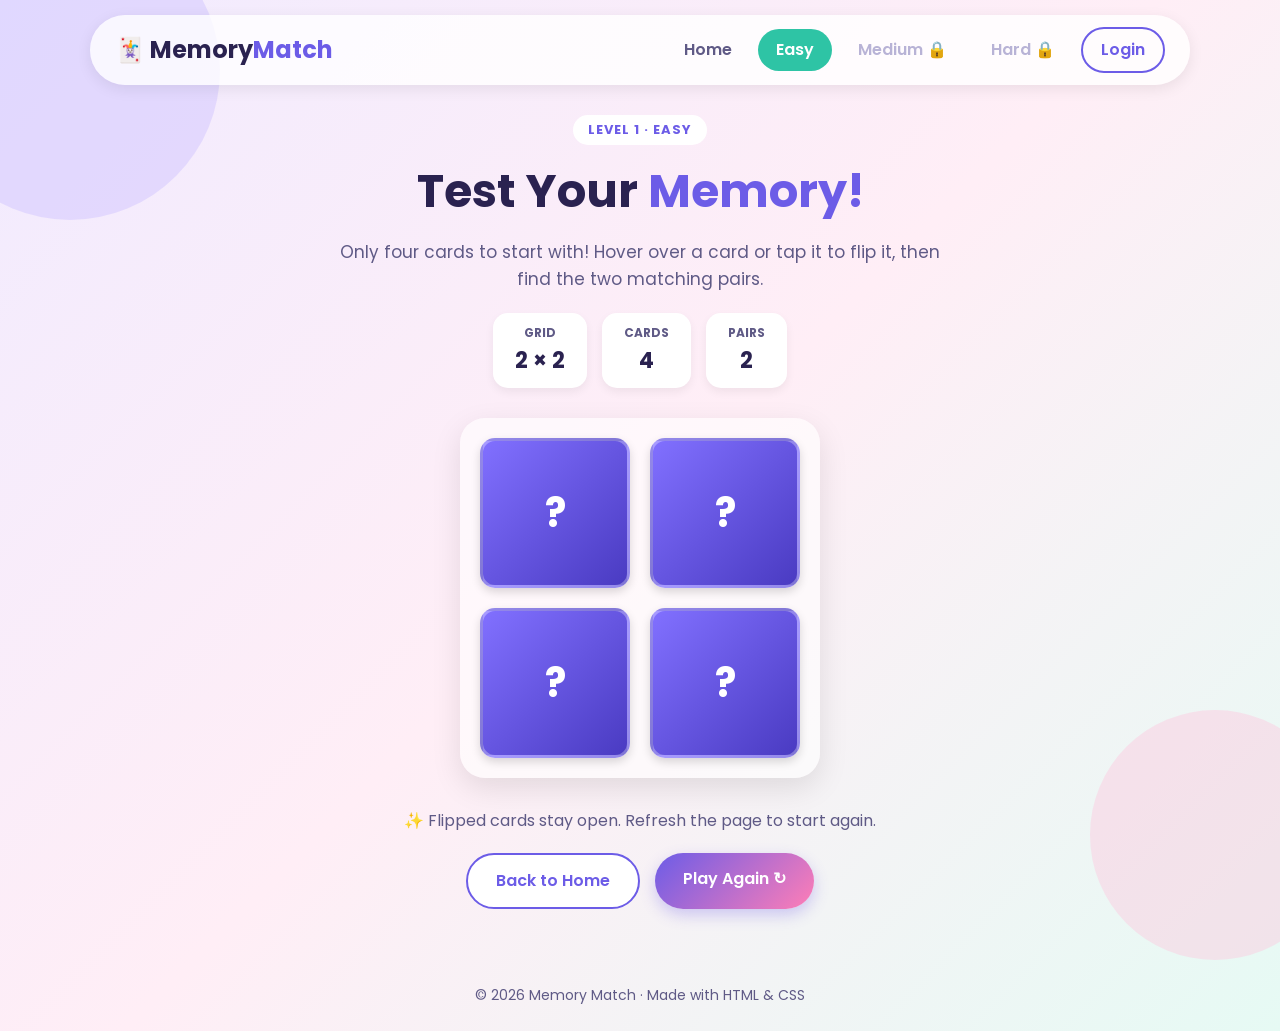
==== easy.html @ 891c8efa "initial commit" ====
<!DOCTYPE html>
<html lang="en">
<head>
  <meta charset="UTF-8">
  <meta name="viewport" content="width=device-width, initial-scale=1.0">
  <title>Memory Match - Easy Level</title>
  <link href="https://fonts.googleapis.com/css2?family=Poppins:wght@400;600;700&display=swap" rel="stylesheet">
  <link rel="stylesheet" href="css/style.css">
</head>
<body>

  <!-- Background decoration -->
  <div class="bg-circle circle-1"></div>
  <div class="bg-circle circle-2"></div>

  <!-- Navigation bar -->
  <nav class="navbar">
    <a href="index.html" class="logo">🃏 Memory<span>Match</span></a>
    <ul class="nav-links">
      <li><a href="index.html">Home</a></li>
      <li><a href="easy.html" class="easy active">Easy</a></li>
      <li><span class="nav-disabled" title="Coming soon">Medium 🔒</span></li>
      <li><span class="nav-disabled" title="Coming soon">Hard 🔒</span></li>
      <li><a href="login.html" class="login-link">Login</a></li>
    </ul>
  </nav>

  <!-- Page heading -->
  <section class="game-header container">
    <span class="tag">Level 1 · Easy</span>
    <h1>Test Your <span class="highlight">Memory!</span></h1>
    <p>Only four cards to start with! Hover over a card or tap it to flip it, then find the two matching pairs.</p>

    <div class="game-info">
      <div class="info-box"><span>Grid</span><strong>2 × 2</strong></div>
      <div class="info-box"><span>Cards</span><strong>4</strong></div>
      <div class="info-box"><span>Pairs</span><strong>2</strong></div>
    </div>
  </section>

  <!-- Card board (2 x 2) -->
  <section class="board board-easy">
    <label class="card">
      <input type="checkbox">
      <span class="card-inner">
        <span class="card-back">?</span>
        <span class="card-front">🌻</span>
      </span>
    </label>
    <label class="card">
      <input type="checkbox">
      <span class="card-inner">
        <span class="card-back">?</span>
        <span class="card-front">🍓</span>
      </span>
    </label>
    <label class="card">
      <input type="checkbox">
      <span class="card-inner">
        <span class="card-back">?</span>
        <span class="card-front">🍓</span>
      </span>
    </label>
    <label class="card">
      <input type="checkbox">
      <span class="card-inner">
        <span class="card-back">?</span>
        <span class="card-front">🌻</span>
      </span>
    </label>
  </section>

  <div class="game-footer">
    <p class="hint">✨ Flipped cards stay open. Refresh the page to start again.</p>
    <div class="game-buttons">
      <a href="index.html" class="btn btn-outline">Back to Home</a>
      <a href="easy.html" class="btn btn-primary">Play Again ↻</a>
    </div>
  </div>

  <footer>
    <p>© 2026 Memory Match · Made with HTML &amp; CSS</p>
  </footer>

</body>
</html>
---- css/style.css ----
/* =========================================
   Memory Match - Main Stylesheet
   Used by: index.html, easy.html, login.html
   ========================================= */

/* ---------- Color variables ---------- */
:root {
  --purple: #6c5ce7;
  --dark-purple: #4a3bc2;
  --pink: #ff7eb6;
  --text: #2a2250;
  --light-text: #5f5a86;
  --white: #ffffff;
}

/* ---------- Basic reset ---------- */
* {
  margin: 0;
  padding: 0;
  box-sizing: border-box;
}

body {
  font-family: "Poppins", Arial, sans-serif;
  color: var(--text);
  background: linear-gradient(135deg, #f1ebff, #ffeef6, #e6faf4);
  min-height: 100vh;
  line-height: 1.6;
}

a {
  text-decoration: none;
}

/* Keeps page content centered with a max width */
.container {
  max-width: 1100px;
  margin: 0 auto;
  padding: 0 20px;
}


/* =========================================
   Floating background circles
   ========================================= */
.bg-circle {
  position: fixed;
  border-radius: 50%;
  opacity: 0.4;
  z-index: -1;
  animation: float 8s ease-in-out infinite;
}

.circle-1 {
  width: 300px;
  height: 300px;
  background-color: #c9bcff;
  top: -80px;
  left: -80px;
}

.circle-2 {
  width: 250px;
  height: 250px;
  background-color: #ffc2dc;
  bottom: -60px;
  right: -60px;
  animation-delay: 2s;
}


/* =========================================
   Navigation bar
   ========================================= */
.navbar {
  max-width: 1100px;
  margin: 15px auto;
  padding: 12px 25px;
  display: flex;
  justify-content: space-between;
  align-items: center;
  background-color: rgba(255, 255, 255, 0.8);
  border-radius: 50px;
  box-shadow: 0 4px 15px rgba(0, 0, 0, 0.08);
}

.logo {
  font-size: 24px;
  font-weight: 700;
  color: var(--text);
}

.logo span {
  color: var(--purple);
}

.nav-links {
  display: flex;
  align-items: center;
  gap: 8px;
  list-style: none;
}

.nav-links a {
  display: block;
  padding: 8px 18px;
  border-radius: 25px;
  color: var(--light-text);
  font-weight: 600;
  transition: all 0.3s ease;
}

.nav-links a:hover {
  background-color: #ece8ff;
  color: var(--purple);
}

/* The page you are currently on */
.nav-links a.active {
  background-color: var(--purple);
  color: var(--white);
}

/* Easy level gets a green highlight */
.nav-links a.active.easy {
  background-color: #2ec4a5;
}

/* Medium and Hard are not ready yet */
.nav-disabled {
  display: block;
  padding: 8px 18px;
  color: #b8b3d6;
  font-weight: 600;
  cursor: not-allowed;
}

.nav-links a.login-link {
  border: 2px solid var(--purple);
  color: var(--purple);
}

.nav-links a.login-link:hover,
.nav-links a.login-link.active {
  background-color: var(--purple);
  color: var(--white);
}


/* =========================================
   Buttons
   ========================================= */
.btn {
  display: inline-block;
  padding: 13px 28px;
  border-radius: 30px;
  font-family: inherit;
  font-size: 16px;
  font-weight: 600;
  border: none;
  cursor: pointer;
  transition: all 0.3s ease;
}

.btn-primary {
  background: linear-gradient(135deg, var(--purple), var(--pink));
  color: var(--white);
  box-shadow: 0 6px 15px rgba(108, 92, 231, 0.3);
}

.btn-primary:hover {
  transform: translateY(-3px);
  box-shadow: 0 10px 20px rgba(108, 92, 231, 0.4);
}

.btn-outline {
  background-color: var(--white);
  color: var(--purple);
  border: 2px solid var(--purple);
}

.btn-outline:hover {
  background-color: var(--purple);
  color: var(--white);
  transform: translateY(-3px);
}

.btn-white {
  background-color: var(--white);
  color: var(--purple);
}

.btn-white:hover {
  transform: translateY(-3px);
}


/* =========================================
   Shared text styles
   ========================================= */
.tag {
  display: inline-block;
  padding: 5px 15px;
  border-radius: 20px;
  background-color: var(--white);
  color: var(--purple);
  font-size: 13px;
  font-weight: 700;
  text-transform: uppercase;
  letter-spacing: 1px;
}

.highlight {
  color: var(--purple);
}

.section {
  padding: 60px 0;
}

.section-title {
  text-align: center;
  margin-bottom: 40px;
}

.section-title h2 {
  font-size: 36px;
  margin: 10px 0;
}

.section-title p {
  color: var(--light-text);
}


/* =========================================
   Home page - Hero section
   ========================================= */
.hero {
  display: flex;
  align-items: center;
  justify-content: space-between;
  gap: 40px;
  padding: 50px 20px;
  animation: fadeIn 1s ease;
}

.hero-text {
  flex: 1;
}

.hero-text h1 {
  font-size: 54px;
  line-height: 1.15;
  margin: 15px 0;
}

.hero-text p {
  font-size: 18px;
  color: var(--light-text);
  margin-bottom: 30px;
}

.hero-buttons {
  display: flex;
  gap: 15px;
}

/* Three real cards you can try on the home page */
.hero-cards {
  flex: 1;
  display: flex;
  justify-content: center;
  gap: 20px;
}

.hero-cards .card {
  width: 130px;
  height: 170px;
}

/* Middle card sits a little higher */
.hero-cards .card:nth-child(2) {
  margin-top: -40px;
}


/* =========================================
   Home page - Level boxes
   ========================================= */
.levels {
  display: grid;
  grid-template-columns: repeat(3, 1fr);
  gap: 25px;
}

.level-box {
  display: block;
  padding: 30px;
  background-color: var(--white);
  border-radius: 20px;
  border-top: 6px solid;
  color: var(--text);
  box-shadow: 0 4px 15px rgba(0, 0, 0, 0.08);
  transition: all 0.3s ease;
}

.level-box:hover {
  transform: translateY(-8px);
  box-shadow: 0 12px 30px rgba(0, 0, 0, 0.15);
}

.level-box.easy   { border-color: #2ec4a5; }
.level-box.medium { border-color: #f5a623; }
.level-box.hard   { border-color: #f0606a; }

/* Locked levels look faded and do not move on hover */
.level-box.locked {
  opacity: 0.6;
}

.level-box.locked:hover {
  transform: none;
  box-shadow: 0 4px 15px rgba(0, 0, 0, 0.08);
}

.level-icon {
  font-size: 40px;
}

.level-box h3 {
  font-size: 26px;
  margin: 10px 0 5px;
}

.level-size {
  font-weight: 700;
  color: var(--purple);
}

.level-box p {
  color: var(--light-text);
  margin-bottom: 15px;
}

.play-link {
  font-weight: 700;
  color: var(--purple);
}

.coming-soon {
  display: inline-block;
  padding: 4px 12px;
  border-radius: 15px;
  background-color: #eeeaf8;
  color: var(--light-text);
  font-size: 14px;
  font-weight: 700;
}


/* =========================================
   Home page - How it works
   ========================================= */
.steps {
  display: grid;
  grid-template-columns: repeat(3, 1fr);
  gap: 25px;
}

.step {
  padding: 30px;
  background-color: rgba(255, 255, 255, 0.7);
  border: 2px dashed #d6cffa;
  border-radius: 20px;
  text-align: center;
}

.step-number {
  display: inline-block;
  width: 50px;
  height: 50px;
  line-height: 50px;
  border-radius: 50%;
  background-color: var(--purple);
  color: var(--white);
  font-size: 20px;
  font-weight: 700;
  margin-bottom: 15px;
}

.step h3 {
  margin-bottom: 8px;
}

.step p {
  color: var(--light-text);
}


/* =========================================
   Home page - Call to action box
   ========================================= */
.cta {
  display: flex;
  justify-content: space-between;
  align-items: center;
  gap: 20px;
  padding: 45px;
  border-radius: 30px;
  background: linear-gradient(135deg, var(--dark-purple), var(--pink));
  color: var(--white);
  box-shadow: 0 15px 35px rgba(108, 92, 231, 0.3);
}

.cta h2 {
  font-size: 32px;
}


/* =========================================
   Memory cards
   -----------------------------------------
   Each card is a <label> with a hidden checkbox inside.
   Clicking the label checks the checkbox, and the
   :checked selector keeps the card flipped over.
   ========================================= */
.card {
  display: block;
  width: 100%;
  height: 100%;
  perspective: 1000px;   /* gives the flip a 3D look */
  cursor: pointer;
  transition: transform 0.3s ease;
}

.card:hover {
  transform: scale(1.05);
}

/* Hide the checkbox - the label still toggles it */
.card input {
  display: none;
}

/* The part that actually rotates */
.card-inner {
  display: block;
  position: relative;
  width: 100%;
  height: 100%;
  transform-style: preserve-3d;
  /* The long delay (99999s) is the trick that keeps the card
     open after the mouse leaves: it waits a very long time
     before flipping back. */
  transition: transform 0.6s ease 99999s;
}

/* Flip the card on hover OR when the checkbox is checked */
.card:hover .card-inner,
.card input:checked + .card-inner {
  transform: rotateY(180deg);
  transition: transform 0.6s ease 0s;
}

/* Both sides sit on top of each other */
.card-front,
.card-back {
  position: absolute;
  width: 100%;
  height: 100%;
  display: flex;
  justify-content: center;
  align-items: center;
  border-radius: 15px;
  backface-visibility: hidden;   /* hide the side facing away */
  box-shadow: 0 4px 10px rgba(0, 0, 0, 0.15);
}

/* Back of the card (what you see first) */
.card-back {
  background: linear-gradient(135deg, #8170ff, #4a3bc2);
  border: 3px solid rgba(255, 255, 255, 0.3);
  color: var(--white);
  font-size: 40px;
  font-weight: 700;
}

/* Front of the card (the symbol) */
.card-front {
  background-color: #fffaf0;
  border: 3px solid #ffe0ec;
  font-size: 55px;
  transform: rotateY(180deg);
}


/* =========================================
   Easy level page
   ========================================= */
.game-header {
  text-align: center;
  margin: 30px auto;
  max-width: 650px;
  animation: fadeIn 1s ease;
}

.game-header h1 {
  font-size: 46px;
  margin: 10px 0;
}

.game-header p {
  color: var(--light-text);
  font-size: 17px;
}

.game-info {
  display: flex;
  justify-content: center;
  gap: 15px;
  margin-top: 20px;
}

.info-box {
  background-color: var(--white);
  padding: 10px 22px;
  border-radius: 15px;
  box-shadow: 0 4px 10px rgba(0, 0, 0, 0.06);
}

.info-box span {
  display: block;
  font-size: 12px;
  font-weight: 700;
  color: var(--light-text);
  text-transform: uppercase;
}

.info-box strong {
  font-size: 22px;
}

/* The board that holds the cards */
.board {
  display: grid;
  width: fit-content;
  margin: 0 auto;
  padding: 20px;
  background-color: rgba(255, 255, 255, 0.6);
  border-radius: 25px;
  box-shadow: 0 10px 30px rgba(0, 0, 0, 0.1);
  animation: fadeIn 1s ease;
}

/* Easy: 2 columns x 2 rows */
.board-easy {
  grid-template-columns: repeat(2, 150px);
  grid-auto-rows: 150px;
  gap: 20px;
}

.game-footer {
  text-align: center;
  margin: 30px 0 50px;
}

.hint {
  color: var(--light-text);
  margin-bottom: 20px;
}

.game-buttons {
  display: flex;
  justify-content: center;
  gap: 15px;
}


/* =========================================
   Login page
   ========================================= */
.login-page {
  display: flex;
  justify-content: center;
  padding: 40px 20px 60px;
}

.login-box {
  width: 420px;
  padding: 40px;
  background-color: var(--white);
  border-radius: 25px;
  box-shadow: 0 15px 40px rgba(0, 0, 0, 0.12);
  text-align: center;
  animation: slideUp 0.8s ease;
}

.login-box h1 {
  font-size: 30px;
  margin: 15px 0 5px;
}

.login-box > p {
  color: var(--light-text);
  margin-bottom: 25px;
}

.form-group {
  text-align: left;
  margin-bottom: 18px;
}

.form-group label {
  display: block;
  font-weight: 600;
  margin-bottom: 6px;
}

.form-group input {
  width: 100%;
  padding: 13px 15px;
  border: 2px solid #e6e2f7;
  border-radius: 12px;
  font-size: 15px;
  font-family: inherit;
  transition: all 0.3s ease;
}

.form-group input:focus {
  outline: none;
  border-color: var(--purple);
  box-shadow: 0 0 0 4px rgba(108, 92, 231, 0.15);
}

.form-options {
  display: flex;
  justify-content: space-between;
  align-items: center;
  margin-bottom: 20px;
  font-size: 14px;
}

.form-options a,
.signup-text a {
  color: var(--purple);
  font-weight: 700;
}

.form-options a:hover,
.signup-text a:hover {
  text-decoration: underline;
}

.login-box .btn {
  width: 100%;
}

.signup-text {
  margin-top: 20px;
  color: var(--light-text);
}


/* =========================================
   Footer
   ========================================= */
footer {
  text-align: center;
  padding: 25px;
  color: var(--light-text);
  font-size: 14px;
}


/* =========================================
   Animations
   ========================================= */
@keyframes fadeIn {
  from {
    opacity: 0;
    transform: translateY(20px);
  }
  to {
    opacity: 1;
    transform: translateY(0);
  }
}

@keyframes slideUp {
  from {
    opacity: 0;
    transform: translateY(40px);
  }
  to {
    opacity: 1;
    transform: translateY(0);
  }
}

@keyframes float {
  0%, 100% {
    transform: translateY(0);
  }
  50% {
    transform: translateY(30px);
  }
}
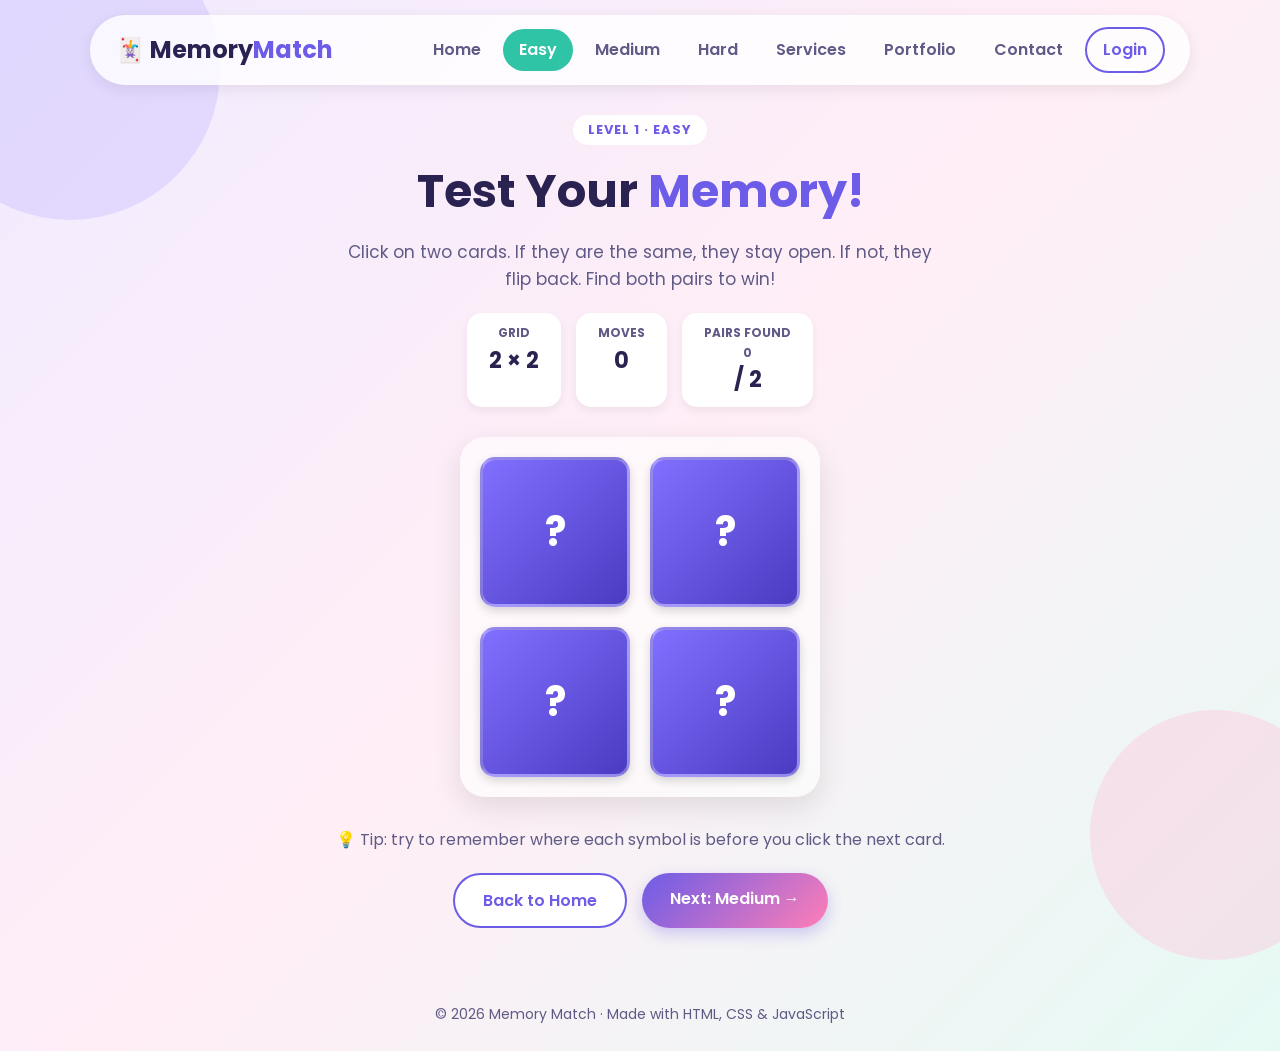
==== commit 0df16592: "Add some pages and update the functionality using js" ====
--- a/easy.html
+++ b/easy.html
@@ -16,11 +16,15 @@
   <!-- Navigation bar -->
   <nav class="navbar">
     <a href="index.html" class="logo">🃏 Memory<span>Match</span></a>
+    <button class="menu-btn" id="menu-btn">☰</button>
     <ul class="nav-links">
       <li><a href="index.html">Home</a></li>
       <li><a href="easy.html" class="easy active">Easy</a></li>
-      <li><span class="nav-disabled" title="Coming soon">Medium 🔒</span></li>
-      <li><span class="nav-disabled" title="Coming soon">Hard 🔒</span></li>
+      <li><a href="medium.html" class="medium">Medium</a></li>
+      <li><a href="hard.html" class="hard">Hard</a></li>
+      <li><a href="services.html">Services</a></li>
+      <li><a href="portfolio.html">Portfolio</a></li>
+      <li><a href="contact.html">Contact</a></li>
       <li><a href="login.html" class="login-link">Login</a></li>
     </ul>
   </nav>
@@ -29,58 +33,68 @@
   <section class="game-header container">
     <span class="tag">Level 1 · Easy</span>
     <h1>Test Your <span class="highlight">Memory!</span></h1>
-    <p>Only four cards to start with! Hover over a card or tap it to flip it, then find the two matching pairs.</p>
+    <p>Click on two cards. If they are the same, they stay open. If not, they flip back. Find both pairs to win!</p>
 
+    <!-- JavaScript updates the Moves and Pairs Found numbers -->
     <div class="game-info">
       <div class="info-box"><span>Grid</span><strong>2 × 2</strong></div>
-      <div class="info-box"><span>Cards</span><strong>4</strong></div>
-      <div class="info-box"><span>Pairs</span><strong>2</strong></div>
+      <div class="info-box"><span>Moves</span><strong id="moves">0</strong></div>
+      <div class="info-box"><span>Pairs Found</span><strong><span id="pairs-found">0</span> / 2</strong></div>
     </div>
   </section>
 
-  <!-- Card board (2 x 2) -->
-  <section class="board board-easy">
-    <label class="card">
-      <input type="checkbox">
+  <!-- Card board (2 x 2) - the game is controlled by js/easy.js -->
+  <section class="board board-easy game-board" id="game-board">
+    <div class="card">
       <span class="card-inner">
         <span class="card-back">?</span>
         <span class="card-front">🌻</span>
       </span>
-    </label>
-    <label class="card">
-      <input type="checkbox">
+    </div>
+    <div class="card">
       <span class="card-inner">
         <span class="card-back">?</span>
         <span class="card-front">🍓</span>
       </span>
-    </label>
-    <label class="card">
-      <input type="checkbox">
+    </div>
+    <div class="card">
       <span class="card-inner">
         <span class="card-back">?</span>
         <span class="card-front">🍓</span>
       </span>
-    </label>
-    <label class="card">
-      <input type="checkbox">
+    </div>
+    <div class="card">
       <span class="card-inner">
         <span class="card-back">?</span>
         <span class="card-front">🌻</span>
       </span>
-    </label>
+    </div>
   </section>
 
+  <!-- Hidden until the player finds all pairs -->
+  <div class="win-message" id="win-message">
+    <div class="win-emoji">🎉</div>
+    <h2>You Win!</h2>
+    <p>You found all the pairs in <strong id="final-moves">0</strong> moves.</p>
+    <div class="game-buttons">
+      <a href="easy.html" class="btn btn-outline">Play Again ↻</a>
+      <a href="medium.html" class="btn btn-primary">Next: Medium →</a>
+    </div>
+  </div>
+
   <div class="game-footer">
-    <p class="hint">✨ Flipped cards stay open. Refresh the page to start again.</p>
+    <p class="hint">💡 Tip: try to remember where each symbol is before you click the next card.</p>
     <div class="game-buttons">
       <a href="index.html" class="btn btn-outline">Back to Home</a>
-      <a href="easy.html" class="btn btn-primary">Play Again ↻</a>
+      <a href="medium.html" class="btn btn-primary">Next: Medium →</a>
     </div>
   </div>
 
   <footer>
-    <p>© 2026 Memory Match · Made with HTML &amp; CSS</p>
+    <p>© 2026 Memory Match · Made with HTML, CSS &amp; JavaScript</p>
   </footer>
 
+  <script src="js/main.js"></script>
+  <script src="js/easy.js"></script>
 </body>
 </html>
--- a/css/style.css
+++ b/css/style.css
@@ -1,6 +1,7 @@
 /* =========================================
    Memory Match - Main Stylesheet
-   Used by: index.html, easy.html, login.html
+   Used by all pages:
+   index, easy, login, services, portfolio, contact
    ========================================= */
 
 /* ---------- Color variables ---------- */
@@ -8,6 +9,8 @@
   --purple: #6c5ce7;
   --dark-purple: #4a3bc2;
   --pink: #ff7eb6;
+  --green: #2ec4a5;
+  --red: #e0525c;
   --text: #2a2250;
   --light-text: #5f5a86;
   --white: #ffffff;
@@ -97,13 +100,13 @@
 .nav-links {
   display: flex;
   align-items: center;
-  gap: 8px;
+  gap: 6px;
   list-style: none;
 }
 
 .nav-links a {
   display: block;
-  padding: 8px 18px;
+  padding: 8px 16px;
   border-radius: 25px;
   color: var(--light-text);
   font-weight: 600;
@@ -121,18 +124,17 @@
   color: var(--white);
 }
 
-/* Easy level gets a green highlight */
+/* Each level gets its own highlight color */
 .nav-links a.active.easy {
-  background-color: #2ec4a5;
-}
-
-/* Medium and Hard are not ready yet */
-.nav-disabled {
-  display: block;
-  padding: 8px 18px;
-  color: #b8b3d6;
-  font-weight: 600;
-  cursor: not-allowed;
+  background-color: var(--green);
+}
+
+.nav-links a.active.medium {
+  background-color: #f5a623;
+}
+
+.nav-links a.active.hard {
+  background-color: #f0606a;
 }
 
 .nav-links a.login-link {
@@ -144,6 +146,16 @@
 .nav-links a.login-link.active {
   background-color: var(--purple);
   color: var(--white);
+}
+
+/* Menu button (☰) - only shown on small screens */
+.menu-btn {
+  display: none;
+  background: none;
+  border: none;
+  font-size: 28px;
+  color: var(--text);
+  cursor: pointer;
 }
 
 
@@ -232,6 +244,24 @@
   color: var(--light-text);
 }
 
+/* Heading at the top of Services, Portfolio and Contact */
+.page-header {
+  max-width: 700px;
+  margin: 40px auto 0;
+  text-align: center;
+  animation: fadeIn 1s ease;
+}
+
+.page-header h1 {
+  font-size: 46px;
+  margin: 10px 0;
+}
+
+.page-header p {
+  color: var(--light-text);
+  font-size: 17px;
+}
+
 
 /* =========================================
    Home page - Hero section
@@ -263,6 +293,7 @@
 
 .hero-buttons {
   display: flex;
+  flex-wrap: wrap;
   gap: 15px;
 }
 
@@ -310,19 +341,9 @@
   box-shadow: 0 12px 30px rgba(0, 0, 0, 0.15);
 }
 
-.level-box.easy   { border-color: #2ec4a5; }
+.level-box.easy   { border-color: var(--green); }
 .level-box.medium { border-color: #f5a623; }
 .level-box.hard   { border-color: #f0606a; }
-
-/* Locked levels look faded and do not move on hover */
-.level-box.locked {
-  opacity: 0.6;
-}
-
-.level-box.locked:hover {
-  transform: none;
-  box-shadow: 0 4px 15px rgba(0, 0, 0, 0.08);
-}
 
 .level-icon {
   font-size: 40px;
@@ -347,17 +368,6 @@
   font-weight: 700;
   color: var(--purple);
 }
-
-.coming-soon {
-  display: inline-block;
-  padding: 4px 12px;
-  border-radius: 15px;
-  background-color: #eeeaf8;
-  color: var(--light-text);
-  font-size: 14px;
-  font-weight: 700;
-}
-
 
 /* =========================================
    Home page - How it works
@@ -399,7 +409,7 @@
 
 
 /* =========================================
-   Home page - Call to action box
+   Call to action box (Home and Portfolio)
    ========================================= */
 .cta {
   display: flex;
@@ -560,6 +570,98 @@
   gap: 20px;
 }
 
+/* ---------- Easy level game (controlled by js/easy.js) ---------- */
+
+/* Hover must NOT flip cards here, or the player could see every card */
+.game-board .card:hover .card-inner {
+  transform: none;
+}
+
+/* No long delay here - wrong cards should flip back */
+.game-board .card-inner {
+  transition: transform 0.6s ease;
+}
+
+/* JavaScript adds the "flipped" class when a card is clicked */
+.game-board .card.flipped .card-inner {
+  transform: rotateY(180deg);
+}
+
+/* Matched cards turn green and do a small pop */
+.game-board .card.matched {
+  cursor: default;
+  animation: pop 0.4s ease;
+}
+
+.game-board .card.matched .card-front {
+  border-color: var(--green);
+  background-color: #e6faf4;
+}
+
+/* "You Win!" box - hidden until JavaScript adds the "show" class */
+.win-message {
+  display: none;
+  max-width: 500px;
+  margin: 30px auto 0;
+  padding: 30px;
+  background-color: var(--white);
+  border-radius: 25px;
+  box-shadow: 0 15px 40px rgba(0, 0, 0, 0.12);
+  text-align: center;
+}
+
+.win-message.show {
+  display: block;
+  animation: slideUp 0.6s ease;
+}
+
+.win-emoji {
+  font-size: 50px;
+}
+
+.win-message h2 {
+  font-size: 32px;
+  color: var(--purple);
+}
+
+.win-message p {
+  margin-bottom: 20px;
+  color: var(--light-text);
+}
+
+/* Medium: 4 columns x 4 rows */
+.board-medium {
+  grid-template-columns: repeat(4, 110px);
+  grid-auto-rows: 110px;
+  gap: 15px;
+}
+
+.board-medium .card-front {
+  font-size: 45px;
+}
+
+/* Hard: 8 columns x 8 rows - smaller cards */
+.board-hard {
+  grid-template-columns: repeat(8, 65px);
+  grid-auto-rows: 65px;
+  gap: 8px;
+  padding: 15px;
+}
+
+.board-hard .card-front,
+.board-hard .card-back {
+  border-radius: 8px;
+  border-width: 2px;
+}
+
+.board-hard .card-front {
+  font-size: 32px;
+}
+
+.board-hard .card-back {
+  font-size: 22px;
+}
+
 .game-footer {
   text-align: center;
   margin: 30px 0 50px;
@@ -573,6 +675,7 @@
 .game-buttons {
   display: flex;
   justify-content: center;
+  flex-wrap: wrap;
   gap: 15px;
 }
 
@@ -587,7 +690,8 @@
 }
 
 .login-box {
-  width: 420px;
+  width: 100%;
+  max-width: 420px;
   padding: 40px;
   background-color: var(--white);
   border-radius: 25px;
@@ -606,6 +710,19 @@
   margin-bottom: 25px;
 }
 
+.login-box .btn {
+  width: 100%;
+}
+
+.signup-text {
+  margin-top: 20px;
+  color: var(--light-text);
+}
+
+
+/* =========================================
+   Form fields (Login and Contact)
+   ========================================= */
 .form-group {
   text-align: left;
   margin-bottom: 18px;
@@ -617,17 +734,28 @@
   margin-bottom: 6px;
 }
 
-.form-group input {
+.form-group input,
+.form-group select,
+.form-group textarea {
   width: 100%;
   padding: 13px 15px;
   border: 2px solid #e6e2f7;
   border-radius: 12px;
   font-size: 15px;
   font-family: inherit;
+  color: var(--text);
+  background-color: var(--white);
   transition: all 0.3s ease;
 }
 
-.form-group input:focus {
+.form-group textarea {
+  min-height: 130px;
+  resize: vertical;
+}
+
+.form-group input:focus,
+.form-group select:focus,
+.form-group textarea:focus {
   outline: none;
   border-color: var(--purple);
   box-shadow: 0 0 0 4px rgba(108, 92, 231, 0.15);
@@ -652,13 +780,484 @@
   text-decoration: underline;
 }
 
-.login-box .btn {
+
+/* =========================================
+   Services page
+   ========================================= */
+
+/* Service cards - CSS Grid with 3 columns */
+.services-grid {
+  display: grid;
+  grid-template-columns: repeat(3, 1fr);
+  gap: 25px;
+}
+
+.service-card {
+  padding: 30px;
+  background-color: var(--white);
+  border-radius: 20px;
+  box-shadow: 0 4px 15px rgba(0, 0, 0, 0.08);
+  transition: transform 0.3s ease, box-shadow 0.3s ease;
+}
+
+.service-card:hover {
+  transform: translateY(-8px);
+  box-shadow: 0 12px 30px rgba(0, 0, 0, 0.15);
+}
+
+.service-icon {
+  display: flex;
+  justify-content: center;
+  align-items: center;
+  width: 60px;
+  height: 60px;
+  margin-bottom: 15px;
+  border-radius: 16px;
+  background-color: #f1ebff;
+  font-size: 30px;
+  transition: transform 0.4s ease;
+}
+
+/* The icon tilts when you hover over the card */
+.service-card:hover .service-icon {
+  transform: rotate(-10deg) scale(1.1);
+}
+
+.service-card h3 {
+  margin-bottom: 8px;
+}
+
+.service-card p {
+  color: var(--light-text);
+}
+
+/* Monthly / Yearly switch */
+.billing-toggle {
+  display: flex;
+  justify-content: center;
+  align-items: center;
+  gap: 12px;
+  margin-bottom: 40px;
+  font-weight: 600;
+}
+
+.switch {
+  position: relative;
+  width: 56px;
+  height: 30px;
+  border: none;
+  border-radius: 30px;
+  background-color: #d6cffa;
+  cursor: pointer;
+  transition: background-color 0.3s ease;
+}
+
+/* The white circle inside the switch */
+.switch-knob {
+  position: absolute;
+  top: 4px;
+  left: 4px;
+  width: 22px;
+  height: 22px;
+  border-radius: 50%;
+  background-color: var(--white);
+  transition: transform 0.3s ease;
+}
+
+/* JavaScript adds the "on" class when Yearly is selected */
+.switch.on {
+  background-color: var(--purple);
+}
+
+.switch.on .switch-knob {
+  transform: translateX(26px);
+}
+
+.save-badge {
+  padding: 2px 10px;
+  border-radius: 10px;
+  background-color: #d9f7ef;
+  color: #179c82;
+  font-size: 12px;
+}
+
+/* Price plans */
+.plans {
+  display: grid;
+  grid-template-columns: repeat(3, 1fr);
+  gap: 25px;
+  align-items: center;
+}
+
+.plan {
+  padding: 35px 30px;
+  background-color: var(--white);
+  border-radius: 24px;
+  box-shadow: 0 4px 15px rgba(0, 0, 0, 0.08);
+  text-align: center;
+  transition: transform 0.3s ease;
+}
+
+.plan:hover {
+  transform: translateY(-6px);
+}
+
+/* The middle plan is bigger and colored */
+.plan.popular {
+  background: linear-gradient(135deg, var(--purple), var(--pink));
+  color: var(--white);
+  transform: scale(1.05);
+}
+
+.plan.popular:hover {
+  transform: scale(1.05) translateY(-6px);
+}
+
+.popular-badge {
+  display: inline-block;
+  padding: 3px 12px;
+  margin-bottom: 10px;
+  border-radius: 12px;
+  background-color: var(--white);
+  color: var(--purple);
+  font-size: 12px;
+  font-weight: 700;
+}
+
+.plan-price {
+  margin: 10px 0;
+  font-size: 46px;
+  font-weight: 700;
+}
+
+.plan-price .period {
+  font-size: 16px;
+  font-weight: 400;
+}
+
+.plan ul {
+  list-style: none;
+  margin: 20px 0 25px;
+  text-align: left;
+}
+
+.plan li {
+  padding: 6px 0;
+  border-bottom: 1px solid rgba(0, 0, 0, 0.06);
+}
+
+/* FAQ accordion */
+.faq {
+  max-width: 750px;
+  margin: 0 auto;
+}
+
+.faq-item {
+  margin-bottom: 12px;
+  background-color: var(--white);
+  border-radius: 16px;
+  box-shadow: 0 4px 12px rgba(0, 0, 0, 0.06);
+  overflow: hidden;
+}
+
+.faq-question {
+  display: flex;
+  justify-content: space-between;
+  align-items: center;
   width: 100%;
-}
-
-.signup-text {
-  margin-top: 20px;
-  color: var(--light-text);
+  padding: 18px 22px;
+  background: none;
+  border: none;
+  font-family: inherit;
+  font-size: 17px;
+  font-weight: 600;
+  color: var(--text);
+  text-align: left;
+  cursor: pointer;
+}
+
+.faq-icon {
+  font-size: 24px;
+  color: var(--purple);
+  transition: transform 0.3s ease;
+}
+
+/* The answer is hidden by giving it 0 height */
+.faq-answer {
+  max-height: 0;
+  overflow: hidden;
+  transition: max-height 0.4s ease;
+}
+
+.faq-answer p {
+  padding: 0 22px 18px;
+  color: var(--light-text);
+}
+
+/* JavaScript adds the "open" class when a question is clicked */
+.faq-item.open .faq-answer {
+  max-height: 200px;
+}
+
+.faq-item.open .faq-icon {
+  transform: rotate(45deg);   /* + turns into x */
+}
+
+
+/* =========================================
+   Portfolio page
+   ========================================= */
+.filter-buttons {
+  display: flex;
+  justify-content: center;
+  flex-wrap: wrap;
+  gap: 10px;
+  margin-bottom: 15px;
+}
+
+.filter-btn {
+  padding: 9px 20px;
+  border: 2px solid #d6cffa;
+  border-radius: 25px;
+  background-color: var(--white);
+  font-family: inherit;
+  font-size: 15px;
+  font-weight: 600;
+  color: var(--light-text);
+  cursor: pointer;
+  transition: all 0.3s ease;
+}
+
+.filter-btn:hover {
+  border-color: var(--purple);
+  color: var(--purple);
+}
+
+.filter-btn.active {
+  background-color: var(--purple);
+  border-color: var(--purple);
+  color: var(--white);
+}
+
+.result-text {
+  margin-bottom: 30px;
+  text-align: center;
+  color: var(--light-text);
+}
+
+/* Theme gallery - 4 columns */
+.portfolio-grid {
+  display: grid;
+  grid-template-columns: repeat(4, 1fr);
+  gap: 25px;
+}
+
+.portfolio-item {
+  background-color: var(--white);
+  border-radius: 20px;
+  box-shadow: 0 4px 15px rgba(0, 0, 0, 0.08);
+  overflow: hidden;
+  transition: transform 0.3s ease, box-shadow 0.3s ease;
+  animation: fadeIn 0.5s ease;   /* plays again each time an item is shown */
+}
+
+.portfolio-item:hover {
+  transform: translateY(-8px);
+  box-shadow: 0 12px 30px rgba(0, 0, 0, 0.15);
+}
+
+/* Small 2 x 2 preview of the cards in each theme */
+.preview {
+  display: grid;
+  grid-template-columns: repeat(2, 1fr);
+  gap: 10px;
+  padding: 20px;
+}
+
+.preview span {
+  display: flex;
+  justify-content: center;
+  align-items: center;
+  height: 60px;
+  border-radius: 12px;
+  background-color: var(--white);
+  box-shadow: 0 3px 8px rgba(0, 0, 0, 0.08);
+  font-size: 30px;
+  transition: transform 0.3s ease;
+}
+
+.portfolio-item:hover .preview span {
+  transform: rotate(-6deg) scale(1.08);
+}
+
+.portfolio-item:hover .preview span:nth-child(even) {
+  transform: rotate(6deg) scale(1.08);
+}
+
+/* Background color for each category */
+.preview-food    { background-color: #ffe3ea; }
+.preview-nature  { background-color: #fff1c9; }
+.preview-animals { background-color: #d9f7ef; }
+.preview-sports  { background-color: #dcecff; }
+
+.portfolio-info {
+  padding: 18px 20px 22px;
+}
+
+.portfolio-info h3 {
+  margin-bottom: 5px;
+}
+
+.portfolio-info p {
+  margin-bottom: 12px;
+  color: var(--light-text);
+  font-size: 14px;
+}
+
+.category-label {
+  display: inline-block;
+  padding: 3px 12px;
+  border-radius: 12px;
+  background-color: #f1ebff;
+  color: var(--purple);
+  font-size: 13px;
+  font-weight: 700;
+}
+
+/* Numbers strip - Flexbox */
+.stats {
+  display: flex;
+  justify-content: space-around;
+  flex-wrap: wrap;
+  gap: 20px;
+  padding: 30px;
+  background-color: rgba(255, 255, 255, 0.7);
+  border-radius: 25px;
+  text-align: center;
+}
+
+.stat-number {
+  display: block;
+  font-size: 40px;
+  font-weight: 700;
+  color: var(--purple);
+}
+
+.stat-label {
+  color: var(--light-text);
+}
+
+
+/* =========================================
+   Contact page
+   ========================================= */
+
+/* Two columns: info on the left, form on the right */
+.contact-layout {
+  display: grid;
+  grid-template-columns: 1fr 1.4fr;
+  gap: 30px;
+  align-items: start;
+}
+
+.contact-info {
+  display: flex;
+  flex-direction: column;
+  gap: 15px;
+}
+
+.info-card {
+  display: flex;
+  align-items: center;
+  gap: 15px;
+  padding: 18px 20px;
+  background-color: var(--white);
+  border-radius: 18px;
+  box-shadow: 0 4px 15px rgba(0, 0, 0, 0.08);
+  transition: transform 0.3s ease;
+}
+
+.info-card:hover {
+  transform: translateX(6px);
+}
+
+.info-icon {
+  display: flex;
+  justify-content: center;
+  align-items: center;
+  flex-shrink: 0;
+  width: 50px;
+  height: 50px;
+  border-radius: 14px;
+  background-color: #f1ebff;
+  font-size: 22px;
+}
+
+.info-card h3 {
+  font-size: 16px;
+}
+
+.info-card p {
+  color: var(--light-text);
+  font-size: 15px;
+}
+
+.contact-form-box {
+  padding: 35px;
+  background-color: var(--white);
+  border-radius: 25px;
+  box-shadow: 0 15px 40px rgba(0, 0, 0, 0.1);
+  animation: slideUp 0.8s ease;
+}
+
+.contact-form-box h2 {
+  margin-bottom: 20px;
+}
+
+/* Name and Email side by side */
+.form-row {
+  display: grid;
+  grid-template-columns: 1fr 1fr;
+  gap: 15px;
+}
+
+/* Red border and message when a field is wrong */
+.form-group .invalid {
+  border-color: var(--red);
+}
+
+.error {
+  display: block;
+  margin-top: 4px;
+  color: var(--red);
+  font-size: 13px;
+}
+
+.char-count {
+  display: block;
+  text-align: right;
+  color: var(--light-text);
+  font-size: 13px;
+}
+
+/* Hidden until the form is sent */
+.success-message {
+  display: none;
+  margin-bottom: 20px;
+  padding: 14px 18px;
+  border-radius: 12px;
+  background-color: #d9f7ef;
+  color: #137a65;
+  font-weight: 600;
+}
+
+.success-message.show {
+  display: block;
+  animation: slideUp 0.5s ease;
+}
+
+.contact-form-box .btn {
+  width: 100%;
 }
 
 
@@ -698,6 +1297,12 @@
   }
 }
 
+@keyframes pop {
+  50% {
+    transform: scale(1.12);
+  }
+}
+
 @keyframes float {
   0%, 100% {
     transform: translateY(0);
@@ -706,3 +1311,161 @@
     transform: translateY(30px);
   }
 }
+
+
+/* =========================================
+   Responsive design (media queries)
+   ========================================= */
+
+/* Navigation (1050px and below):
+   the 8 links no longer fit in one row, so they are
+   hidden until the ☰ button is clicked */
+@media (max-width: 1050px) {
+  .navbar {
+    flex-wrap: wrap;
+    margin: 10px;
+    border-radius: 20px;
+  }
+
+  .menu-btn {
+    display: block;
+  }
+
+  .nav-links {
+    display: none;
+    width: 100%;
+    flex-direction: column;
+    align-items: stretch;
+    padding-top: 10px;
+    text-align: center;
+  }
+
+  /* JavaScript adds the "show" class */
+  .nav-links.show {
+    display: flex;
+  }
+}
+
+/* Tablets (900px and below) */
+@media (max-width: 900px) {
+  .hero {
+    flex-direction: column;
+    text-align: center;
+  }
+
+  .hero-buttons {
+    justify-content: center;
+  }
+
+  .hero-cards {
+    margin-top: 30px;
+  }
+
+  .levels,
+  .steps {
+    grid-template-columns: 1fr;
+  }
+
+  .services-grid,
+  .portfolio-grid {
+    grid-template-columns: repeat(2, 1fr);
+  }
+
+  .plans {
+    grid-template-columns: 1fr;
+    max-width: 420px;
+    margin: 0 auto;
+  }
+
+  .plan.popular,
+  .plan.popular:hover {
+    transform: none;
+  }
+
+  .contact-layout {
+    grid-template-columns: 1fr;
+  }
+
+  .board-hard {
+    grid-template-columns: repeat(8, 55px);
+    grid-auto-rows: 55px;
+    gap: 6px;
+  }
+
+  .cta {
+    flex-direction: column;
+    text-align: center;
+  }
+}
+
+/* Phones (600px and below) */
+@media (max-width: 600px) {
+  .hero-text h1 {
+    font-size: 38px;
+  }
+
+  .page-header h1,
+  .game-header h1 {
+    font-size: 34px;
+  }
+
+  .section-title h2,
+  .cta h2 {
+    font-size: 28px;
+  }
+
+  .hero-cards .card {
+    width: 95px;
+    height: 125px;
+  }
+
+  .services-grid,
+  .portfolio-grid {
+    grid-template-columns: 1fr;
+  }
+
+  .board-easy {
+    grid-template-columns: repeat(2, 130px);
+    grid-auto-rows: 130px;
+  }
+
+  .board-medium {
+    grid-template-columns: repeat(4, 70px);
+    grid-auto-rows: 70px;
+    gap: 10px;
+    padding: 15px;
+  }
+
+  .board-medium .card-front {
+    font-size: 32px;
+  }
+
+  .board-medium .card-back {
+    font-size: 28px;
+  }
+
+  .board-hard {
+    grid-template-columns: repeat(8, 36px);
+    grid-auto-rows: 36px;
+    gap: 4px;
+    padding: 10px;
+  }
+
+  .board-hard .card-front {
+    font-size: 20px;
+  }
+
+  .board-hard .card-back {
+    font-size: 15px;
+  }
+
+  .form-row {
+    grid-template-columns: 1fr;
+  }
+
+  .login-box,
+  .contact-form-box,
+  .cta {
+    padding: 30px 20px;
+  }
+}
